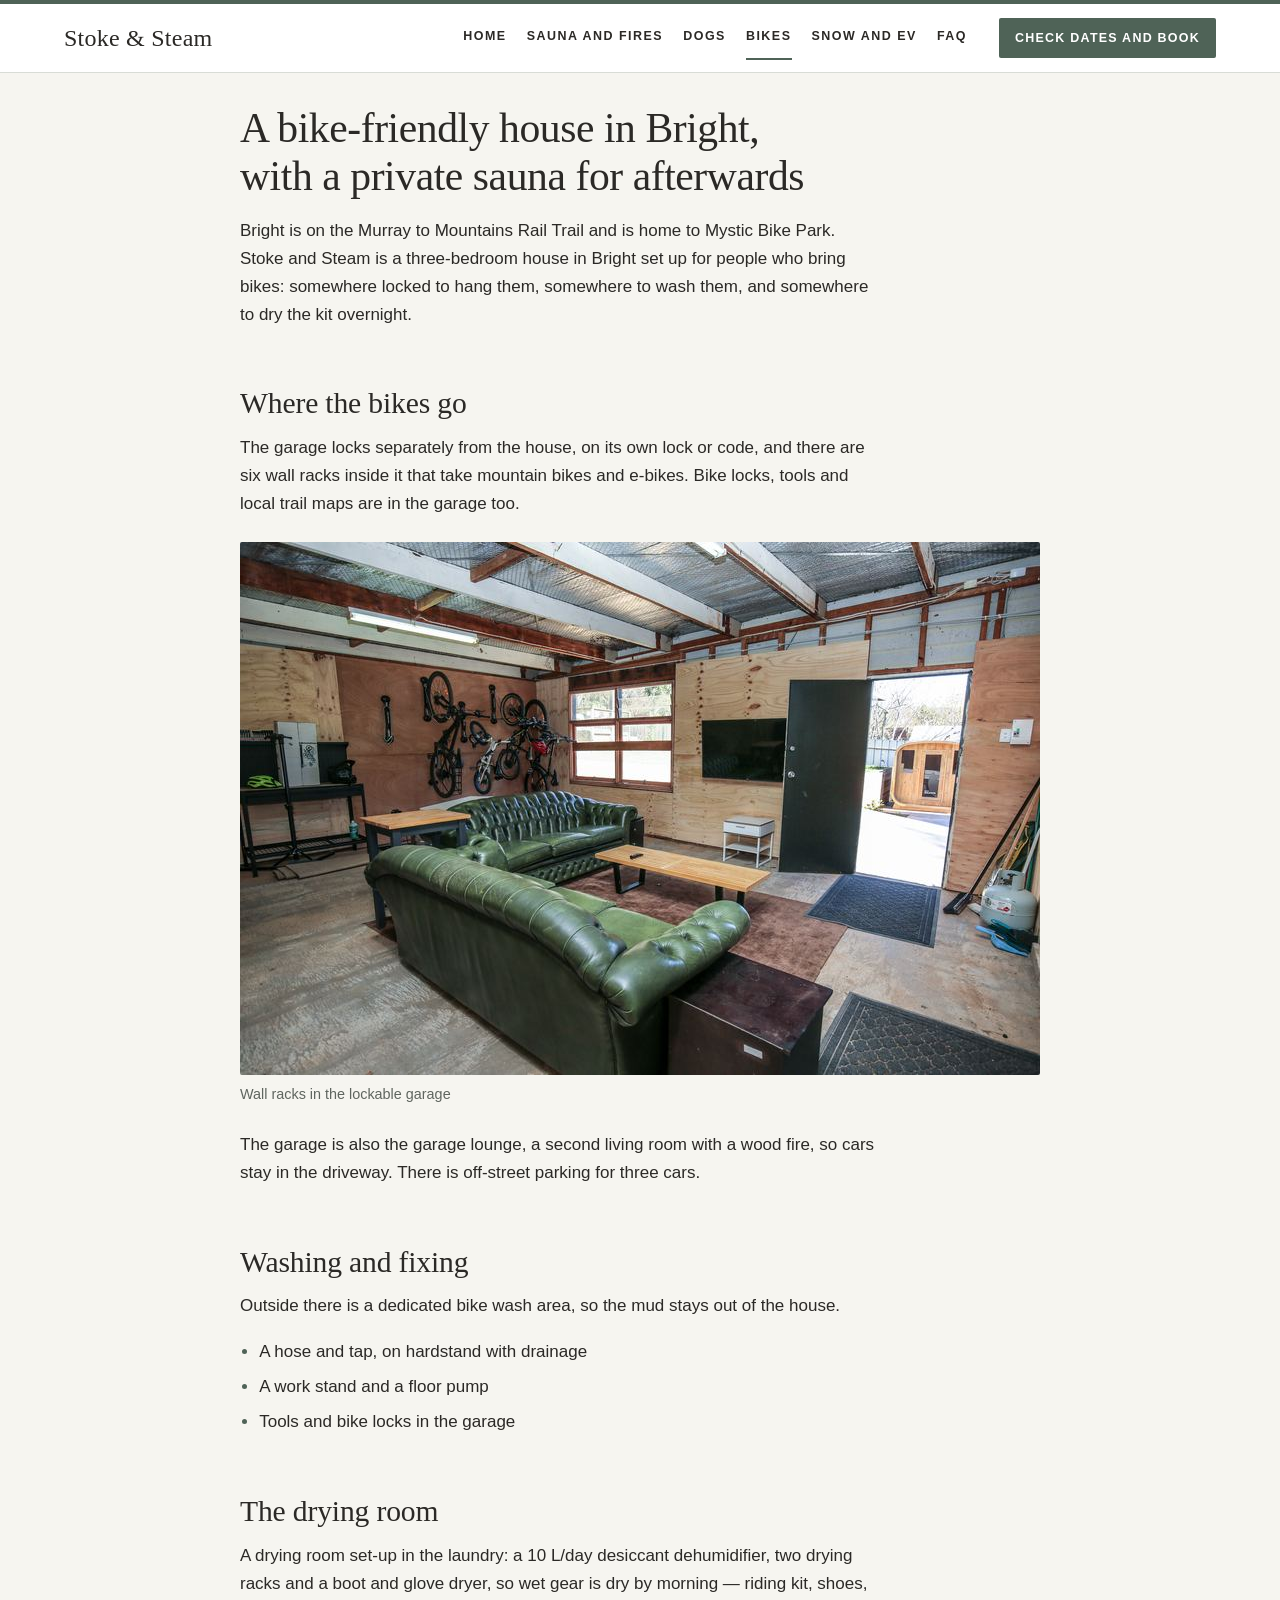
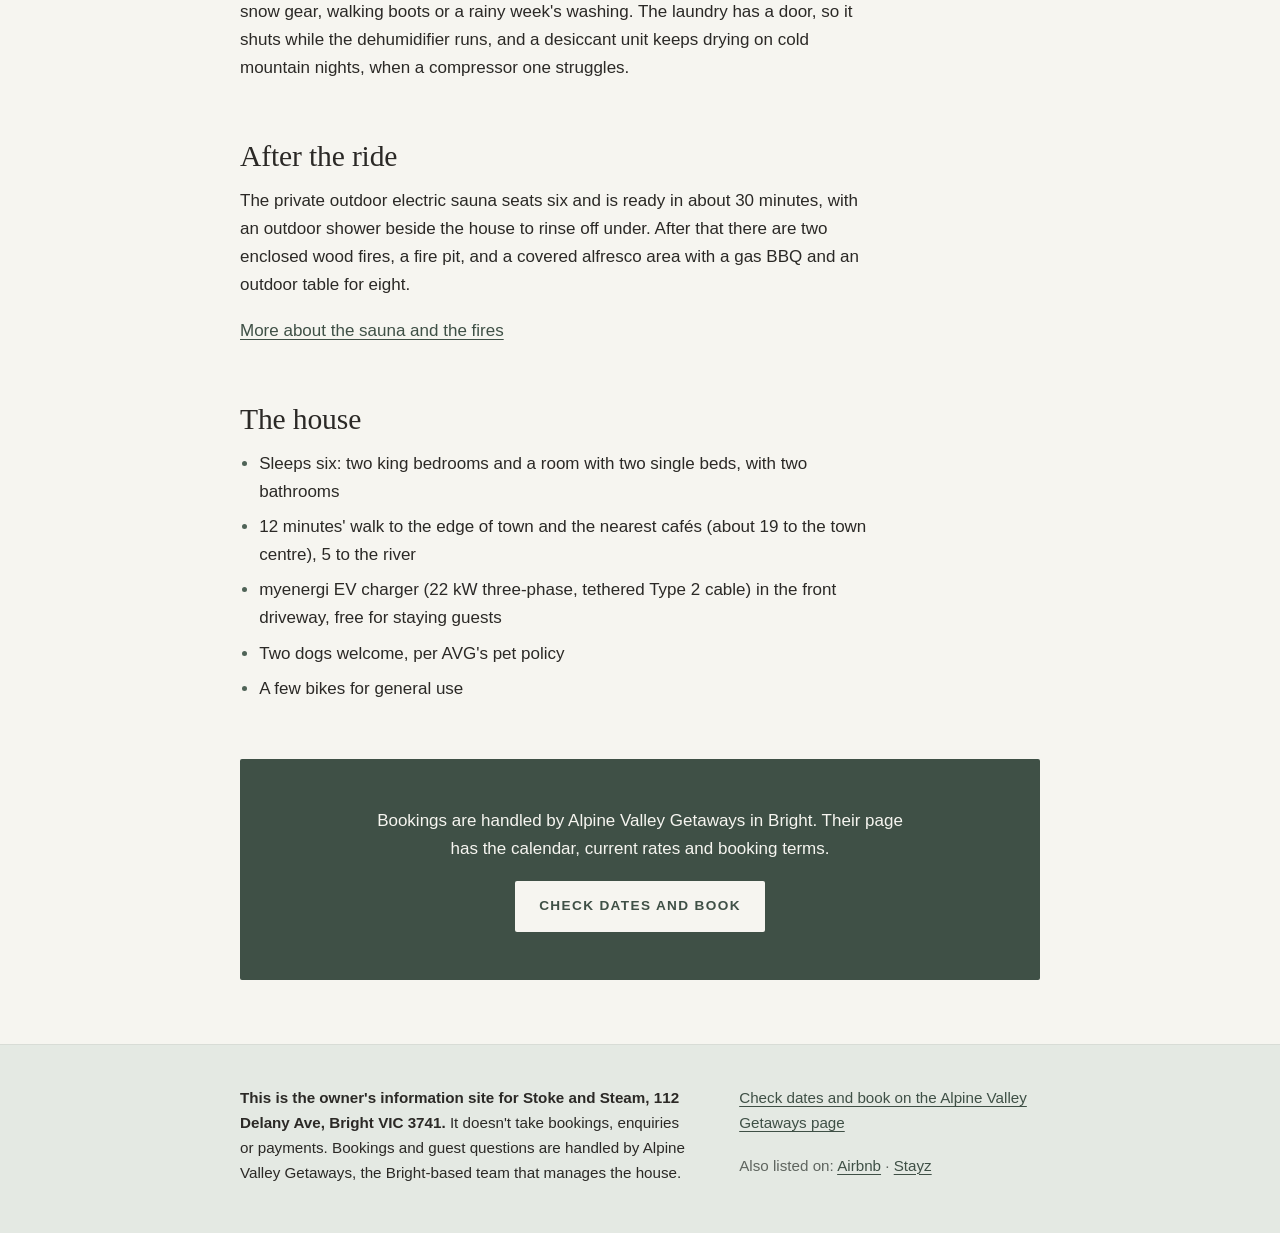
==== bikes.html @ c8a7a2c9 "Page titles match what people search; bikes get their own page; IndexNow key" ====
<!doctype html>
<html lang="en-AU">
<head>
<meta charset="utf-8">
<meta name="viewport" content="width=device-width, initial-scale=1">
<title>Bike-friendly accommodation in Bright | Stoke and Steam</title>
<meta name="description" content="A holiday house in Bright, Victoria, set up for riders: a garage that locks separately from the house with six wall racks for mountain bikes and e-bikes, a bike wash area with a work stand, a drying room, and a private sauna for afterwards.">
<link rel="canonical" href="https://www.stokeandsteam.com.au/bikes.html">
<meta property="og:type" content="website">
<meta property="og:locale" content="en_AU">
<meta property="og:site_name" content="Stoke and Steam">
<meta property="og:title" content="Bike-friendly accommodation in Bright | Stoke and Steam">
<meta property="og:description" content="A holiday house in Bright, Victoria, set up for riders: a garage that locks separately from the house with six wall racks for mountain bikes and e-bikes, a bike wash area with a work stand, a drying room, and a private sauna for afterwards.">
<meta property="og:url" content="https://www.stokeandsteam.com.au/bikes.html">
<meta property="og:image" content="https://www.stokeandsteam.com.au/images/sauna-dusk.jpg">
<meta name="color-scheme" content="light dark">
<link rel="icon" href="favicon.svg" type="image/svg+xml">
<link rel="stylesheet" href="style.css">
</head>
<body>
<a class="skip" href="#main">Skip to content</a>
<header class="site-header">
  <div class="wrap header-inner">
    <a class="logo" href="index.html" aria-label="Stoke and Steam, home">Stoke &amp; Steam</a>
    <nav aria-label="Main">
      <ul>
        <li><a href="index.html">Home</a></li>
        <li><a href="sauna-and-fires.html">Sauna and fires</a></li>
        <li><a href="dogs.html">Dogs</a></li>
        <li><a href="bikes.html" aria-current="page">Bikes</a></li>
        <li><a href="snow-ev-getting-here.html">Snow and EV</a></li>
        <li><a href="faq.html">FAQ</a></li>
      </ul>
    </nav>
    <a class="cta cta-small" data-cta="booking" href="https://alpinevalleygetaways.com.au/properties/stoke-and-steam-bright/">Check dates and book</a>
  </div>
</header>
<main id="main" class="wrap">
<h1>A bike-friendly house in Bright, with a private sauna for afterwards</h1>
<p>Bright is on the Murray to Mountains Rail Trail and is home to Mystic Bike Park. Stoke and Steam is a three-bedroom house in Bright set up for people who bring bikes: somewhere locked to hang them, somewhere to wash them, and somewhere to dry the kit overnight.</p>
<section aria-labelledby="h-garage">
  <h2 id="h-garage">Where the bikes go</h2>
  <p>The garage locks separately from the house, on its own lock or code, and there are six wall racks inside it that take mountain bikes and e-bikes. Bike locks, tools and local trail maps are in the garage too.</p>
  <figure class="photo"><img src="images/bike-storage.jpg" alt="Bikes hung on the wall racks in the lockable garage, with the garage lounge sofas in front" width="1600" height="1067" srcset="images/bike-storage-800.jpg 800w, images/bike-storage-1200.jpg 1200w, images/bike-storage.jpg 1600w" sizes="(min-width: 60rem) 50rem, (min-width: 40rem) 44rem, calc(100vw - 2rem)" fetchpriority="high"><figcaption>Wall racks in the lockable garage</figcaption></figure>
  <p>The garage is also the garage lounge, a second living room with a wood fire, so cars stay in the driveway. There is off-street parking for three cars.</p>
</section>
<section aria-labelledby="h-wash">
  <h2 id="h-wash">Washing and fixing</h2>
  <p>Outside there is a dedicated bike wash area, so the mud stays out of the house.</p>
  <ul>
    <li>A hose and tap, on hardstand with drainage</li>
    <li>A work stand and a floor pump</li>
    <li>Tools and bike locks in the garage</li>
  </ul>
</section>
<section aria-labelledby="h-drying">
  <h2 id="h-drying">The drying room</h2>
  <p>A drying room set-up in the laundry: a 10 L/day desiccant dehumidifier, two drying racks and a boot and glove dryer, so wet gear is dry by morning — riding kit, shoes, snow gear, walking boots or a rainy week's washing. The laundry has a door, so it shuts while the dehumidifier runs, and a desiccant unit keeps drying on cold mountain nights, when a compressor one struggles.</p>
</section>
<section aria-labelledby="h-after">
  <h2 id="h-after">After the ride</h2>
  <p>The private outdoor electric sauna seats six and is ready in about 30 minutes, with an outdoor shower beside the house to rinse off under. After that there are two enclosed wood fires, a fire pit, and a covered alfresco area with a gas BBQ and an outdoor table for eight.</p>
  <p><a href="sauna-and-fires.html">More about the sauna and the fires</a></p>
</section>
<section aria-labelledby="h-house">
  <h2 id="h-house">The house</h2>
  <ul>
    <li>Sleeps six: two king bedrooms and a room with two single beds, with two bathrooms</li>
    <li>12 minutes' walk to the edge of town and the nearest cafés (about 19 to the town centre), 5 to the river</li>
    <li>myenergi EV charger (22 kW three-phase, tethered Type 2 cable) in the front driveway, free for staying guests</li>
    <li>Two dogs welcome, per AVG's pet policy</li>
    <li>A few bikes for general use</li>
  </ul>
</section>
<aside class="cta-box" aria-label="How to book">
  <p>Bookings are handled by Alpine Valley Getaways in Bright. Their page has the calendar, current rates and booking terms.</p>
  <p><a class="cta" data-cta="booking" href="https://alpinevalleygetaways.com.au/properties/stoke-and-steam-bright/">Check dates and book</a></p>
</aside>
</main>
<footer class="site-footer">
  <div class="wrap footer-inner">
    <div class="footer-about">
      <p><strong>This is the owner's information site for Stoke and Steam, 112 Delany Ave, Bright VIC 3741.</strong> It doesn't take bookings, enquiries or payments. Bookings and guest questions are handled by Alpine Valley Getaways, the Bright-based team that manages the house.</p>
    </div>
    <div class="footer-book">
      <p><a class="cta-link" data-cta="booking" href="https://alpinevalleygetaways.com.au/properties/stoke-and-steam-bright/">Check dates and book on the Alpine Valley Getaways page</a></p>
      <p class="also">Also listed on: <a class="listed-link" href="https://www.airbnb.com.au/rooms/1744230749583950300">Airbnb</a> · <a class="listed-link" href="https://www.stayz.com.au/holiday-rental/p20316304">Stayz</a></p>
    </div>
  </div>
</footer>
</body>
</html>
---- style.css ----
/* Stoke and Steam information site. One stylesheet, no external requests, no web fonts.
   Spec: site/DESIGN.md, taste run 24 Sep 2026. Phone width first; wider layouts from 40rem and 60rem. */

:root {
  --bg: #f6f5f0;          /* warm off-white page */
  --surface: #ffffff;
  --band: #e4e9e3;        /* pale sage band */
  --text: #2b2926;        /* warm charcoal */
  --muted: #5f655f;       /* grey-green, 5.4:1 on --bg */
  --fir: #4f6357;         /* deep sage: buttons, header rule, markers (6.4:1 with white) */
  --fir-deep: #3f5046;    /* hover and links */
  --sage: #9aa89c;        /* mid sage: decoration only, never text */
  --line: #d8dcd6;
  --on-fir: #ffffff;
  --ph-a: #e6ebe5;        /* placeholder hatch */
  --ph-b: #dde3dc;
  --ph-text: #3f5046;
  --focus: #2b2926;
  --band-deep: #3f5046;
  --on-band-deep: #f6f5f0;
}

@media (prefers-color-scheme: dark) {
  :root {
    --bg: #1a1d1b;
    --surface: #232725;
    --band: #252b28;
    --text: #e6e8e3;
    --muted: #aeb6ae;
    --fir: #a3b8a8;
    --fir-deep: #c2d3c6;
    --sage: #5d6b60;
    --line: #38403a;
    --on-fir: #14201a;
    --ph-a: #262b28;
    --ph-b: #2c332e;
    --ph-text: #c2d3c6;
    --focus: #e6e8e3;
    --band-deep: #2c3a31;
    --on-band-deep: #e6e8e3;
  }
}

*, *::before, *::after { box-sizing: border-box; }

html {
  -webkit-text-size-adjust: 100%;
  overflow-x: hidden;
  overflow-x: clip;   /* the full-bleed hero reaches the viewport edge without a horizontal scroll */
}

body {
  margin: 0;
  background: var(--bg);
  color: var(--text);
  font-family: -apple-system, BlinkMacSystemFont, "Segoe UI", Roboto, "Helvetica Neue", Arial, sans-serif;
  font-size: 1.0625rem;
  line-height: 1.65;
  overflow-x: hidden;
  overflow-x: clip;
}

.wrap {
  width: 100%;
  max-width: 46rem;
  margin: 0 auto;
  padding: 0 1rem;
}

/* Type */
h1 {
  font-family: ui-serif, Georgia, "Times New Roman", Times, serif;
  font-weight: 400;
  font-size: clamp(2.1rem, 1.45rem + 2.2vw, 2.6rem);
  line-height: 1.15;
  letter-spacing: -0.01em;
  margin: 2rem 0 1rem;
  text-wrap: balance;
}
h2 {
  font-family: ui-serif, Georgia, "Times New Roman", Times, serif;
  font-weight: 400;
  font-size: clamp(1.5rem, 1.25rem + 0.9vw, 1.85rem);
  line-height: 1.2;
  letter-spacing: -0.005em;
  margin: clamp(2.75rem, 2rem + 2vw, 3.75rem) 0 0.75rem;
  text-wrap: balance;
  color: var(--text);
}

p, ul, dl { margin: 0 0 1.1rem; max-width: 40rem; }
p { text-wrap: pretty; }
ul { padding-left: 1.2rem; }
li { margin-bottom: 0.45rem; }
li::marker { color: var(--fir); }

a { color: var(--fir-deep); text-decoration-thickness: 1px; text-underline-offset: 0.18em; }
a:hover { text-decoration-thickness: 2px; }
a:focus-visible, summary:focus-visible {
  outline: 3px solid var(--focus);
  outline-offset: 3px;
  border-radius: 2px;
}

.skip {
  position: absolute;
  left: -999rem;
  top: 0;
  background: var(--surface);
  color: var(--text);
  padding: 0.5rem 1rem;
  z-index: 10;
}
.skip:focus { left: 0.5rem; top: 0.5rem; }

/* Header: one row from 60rem (wordmark, nav, button). Below that the wordmark and the
   button share the first row and the nav wraps beneath. DOM order: wordmark, nav, button. */
.site-header { background: var(--surface); border-top: 4px solid var(--fir); border-bottom: 1px solid var(--line); }
.header-inner {
  display: flex;
  flex-wrap: wrap;
  align-items: center;
  gap: 0.25rem 1rem;
  padding-top: 0.75rem;
  padding-bottom: 0.5rem;
}
.logo {
  font-family: ui-serif, Georgia, "Times New Roman", Times, serif;
  font-size: 1.25rem;
  line-height: 1.2;
  color: var(--text);
  text-decoration: none;
  letter-spacing: 0.01em;
  white-space: nowrap;
}
.header-inner nav { flex-basis: 100%; order: 2; }
.header-inner .cta-small { order: 1; margin-left: auto; }
nav ul {
  list-style: none;
  display: flex;
  flex-wrap: wrap;
  gap: 0 1.25rem;
  padding: 0;
  margin: 0;
  max-width: none;
}
nav li { margin: 0; }
nav a {
  display: inline-block;
  padding: 0.6rem 0;
  min-height: 2.75rem;
  color: var(--text);
  font-size: 0.78rem;
  font-weight: 600;
  letter-spacing: 0.12em;
  text-transform: uppercase;
  text-decoration: none;
  border-bottom: 2px solid transparent;
}
nav a:hover { border-bottom-color: var(--sage); }
nav a[aria-current="page"] { border-bottom-color: var(--fir); }

/* Booking call to action */
.cta {
  display: inline-block;
  padding: 0.9rem 1.5rem;
  background: var(--fir);
  color: var(--on-fir);
  font-size: 0.85rem;
  font-weight: 600;
  letter-spacing: 0.1em;
  text-transform: uppercase;
  text-decoration: none;
  text-align: center;
  border-radius: 2px;
}
.cta:hover { background: var(--fir-deep); text-decoration: none; }
.cta:focus-visible { outline: 3px solid var(--focus); outline-offset: 3px; }
.cta-small { padding: 0.55rem 0.8rem; font-size: 0.74rem; letter-spacing: 0.05em; }
.cta-box {
  margin: 3.5rem 0 1rem;
  padding: 2.5rem 1.25rem;
  background: var(--band-deep);
  color: var(--on-band-deep);
  border-radius: 2px;
  text-align: center;
}
.cta-box p { max-width: 34rem; margin-left: auto; margin-right: auto; }
.cta-box p:last-child { margin-bottom: 0; }
.cta-box .cta { background: var(--on-band-deep); color: var(--band-deep); }
.cta-box .cta:hover { background: #ffffff; }
.cta-box .cta:focus-visible { outline-color: var(--on-band-deep); }
.also, .note { color: var(--muted); font-size: 0.95rem; }

/* Hero: text and the sauna photo. Photo first and full-bleed below 60rem; side by side from 60rem. */
section.hero { display: flex; flex-direction: column; }
.hero .photo.hero {
  order: -1;
  position: relative;
  margin: 0 calc(50% - 50vw) 1.75rem;
}
.hero .photo.hero img, .hero .photo.hero .ph {
  aspect-ratio: 3 / 2;
  max-height: min(34rem, 48vh);
  border-radius: 0;
}
.hero .photo.hero .ph {
  background: linear-gradient(180deg, var(--ph-a), var(--ph-b));
}
.hero .photo.hero figcaption {   /* the placeholder label or the photo names the slot; keep the caption for readers */
  position: absolute;
  width: 1px;
  height: 1px;
  overflow: hidden;
  clip-path: inset(50%);
  white-space: nowrap;
}
.hero h1 { margin-top: 0; }
.lead { font-size: clamp(1.125rem, 1rem + 0.5vw, 1.25rem); line-height: 1.55; max-width: 38rem; }
.hero-action { margin: 0.5rem 0 0; }

/* Feature strip: the six counted facts, sauna first. Serif numeral and a plain label; no icons. */
.facts {
  list-style: none;
  max-width: none;
  padding: 1.25rem 0;
  margin: 1.5rem 0 0;
  display: grid;
  grid-template-columns: repeat(2, 1fr);
  gap: 1rem 1rem;
  border-top: 1px solid var(--line);
  border-bottom: 1px solid var(--line);
}
.facts li { margin: 0; display: flex; align-items: baseline; gap: 0.5rem; }
.fact-n {
  font-family: ui-serif, Georgia, "Times New Roman", Times, serif;
  font-size: 1.75rem;
  line-height: 1;
}
.fact-l { color: var(--muted); font-size: 0.9rem; line-height: 1.3; }

/* Photos and placeholders */
.photo { margin: 1.5rem 0; }
.photo img, .ph {
  display: block;
  width: 100%;
  aspect-ratio: 3 / 2;
  border-radius: 2px;
}
.photo img { object-fit: cover; height: auto; }
.photo.wide img, .photo.wide .ph { aspect-ratio: 16 / 10; }
.photo.panorama img, .photo.panorama .ph { aspect-ratio: 16 / 9; } /* for 16:9 sources only */
.ph {
  position: relative;
  display: flex;
  align-items: center;
  justify-content: center;
  padding: 1.5rem;
  text-align: center;
  color: var(--ph-text);
  background: repeating-linear-gradient(-45deg, var(--ph-a) 0 6px, var(--ph-b) 6px 12px);
}
.ph::after {
  content: "";
  position: absolute;
  inset: 0.75rem;
  border: 1px solid var(--sage);
  pointer-events: none;
}
.ph-label {
  position: relative;
  padding: 0.5rem 0.9rem;
  background: var(--surface);
  color: var(--ph-text);
  font-size: 0.8rem;
  font-weight: 600;
  letter-spacing: 0.02em;
  max-width: 90%;
}
figcaption { margin-top: 0.5rem; color: var(--muted); font-size: 0.9rem; }
.photo-row { display: grid; gap: 0 1.25rem; grid-template-columns: 1fr; }

/* Seasons */
.seasons dt { margin-top: 1.25rem; font-size: 1rem; font-weight: 600; color: var(--text); }
.seasons dd { margin: 0.25rem 0 0; }

/* FAQ accordion: native details, no script */
.faq { margin-top: 1.5rem; border-top: 1px solid var(--line); }
.faq-item { border-bottom: 1px solid var(--line); }
.faq-item summary {
  display: flex;
  align-items: center;
  justify-content: space-between;
  gap: 1rem;
  padding: 1rem 0;
  cursor: pointer;
  list-style: none;
}
.faq-item summary::-webkit-details-marker { display: none; }
.faq-item summary::after {
  content: "";
  flex: none;
  width: 0.6rem;
  height: 0.6rem;
  margin-right: 0.35rem;
  border-right: 2px solid var(--fir);
  border-bottom: 2px solid var(--fir);
  transform: rotate(45deg);
}
.faq-item[open] summary::after { transform: rotate(-135deg); }
.faq-item summary h2 {
  font-family: ui-serif, Georgia, "Times New Roman", Times, serif;
  margin: 0;
  font-size: 1.25rem;
  font-weight: 400;
  letter-spacing: 0;
  text-transform: none;
}
.faq-item summary h2::before { display: none; }
.faq-item summary:hover h2 { color: var(--fir-deep); }
.faq-item p { margin: 0 2rem 1rem 0; }

/* Footer: pale sage band with the owner disclosure */
.site-footer {
  margin-top: 4rem;
  padding: 2.5rem 0 3rem;
  background: var(--band);
  border-top: 1px solid var(--line);
  font-size: 0.95rem;
}
.footer-inner { display: grid; gap: 1.5rem; }
.footer-inner p:last-child { margin-bottom: 0; }

@media (min-width: 40rem) {
  .logo { font-size: 1.35rem; }
  .cta-small { padding: 0.6rem 1rem; font-size: 0.78rem; letter-spacing: 0.1em; }
  .hero .photo.hero img, .hero .photo.hero .ph { aspect-ratio: 16 / 9; }
  .facts { grid-template-columns: repeat(3, 1fr); }
  .photo-row { grid-template-columns: 1fr 1fr; }
  .cta-box { padding: 3rem 2rem; }
  .footer-inner { grid-template-columns: 3fr 2fr; gap: 3rem; }
}

@media (min-width: 60rem) {
  .wrap { max-width: 52rem; }
  .header-inner { max-width: 74rem; gap: 0 2rem; padding-top: 0.75rem; padding-bottom: 0.75rem; }
  .header-inner nav { flex-basis: auto; order: 0; margin-left: auto; }
  .header-inner .cta-small { order: 0; margin-left: 0; }
  .logo { font-size: 1.5rem; }
  section.hero {
    display: grid;
    grid-template-columns: 1fr 1fr;
    gap: 3rem;
    align-items: center;
    margin: 2rem calc(50% - min(36rem, 50vw - 1rem)) 0;   /* 72rem wide, never wider than the viewport less the gutters */
  }
  .hero .photo.hero { order: 1; margin: 0; }
  .hero .photo.hero img, .hero .photo.hero .ph { aspect-ratio: 3 / 2; max-height: none; border-radius: 2px; }
  .facts { grid-template-columns: repeat(6, auto); justify-content: space-between; gap: 1rem 1.5rem; }
}

@media (prefers-reduced-motion: no-preference) {
  html { scroll-behavior: smooth; }
  .cta, nav a, a { transition: background-color 150ms ease, border-color 150ms ease, color 150ms ease; }
  .faq-item summary::after { transition: transform 150ms ease; }
}

@media print {
  .site-header nav, .cta-small, .skip { display: none; }
  .hero .photo.hero { margin-left: 0; margin-right: 0; }
  .ph { border: 1px solid #999; background: none; }
  .faq-item summary::after { display: none; }
}

@supports not selector(:focus-visible) {
  a:focus, summary:focus {
    outline: 3px solid var(--focus);
    outline-offset: 3px;
  }
}
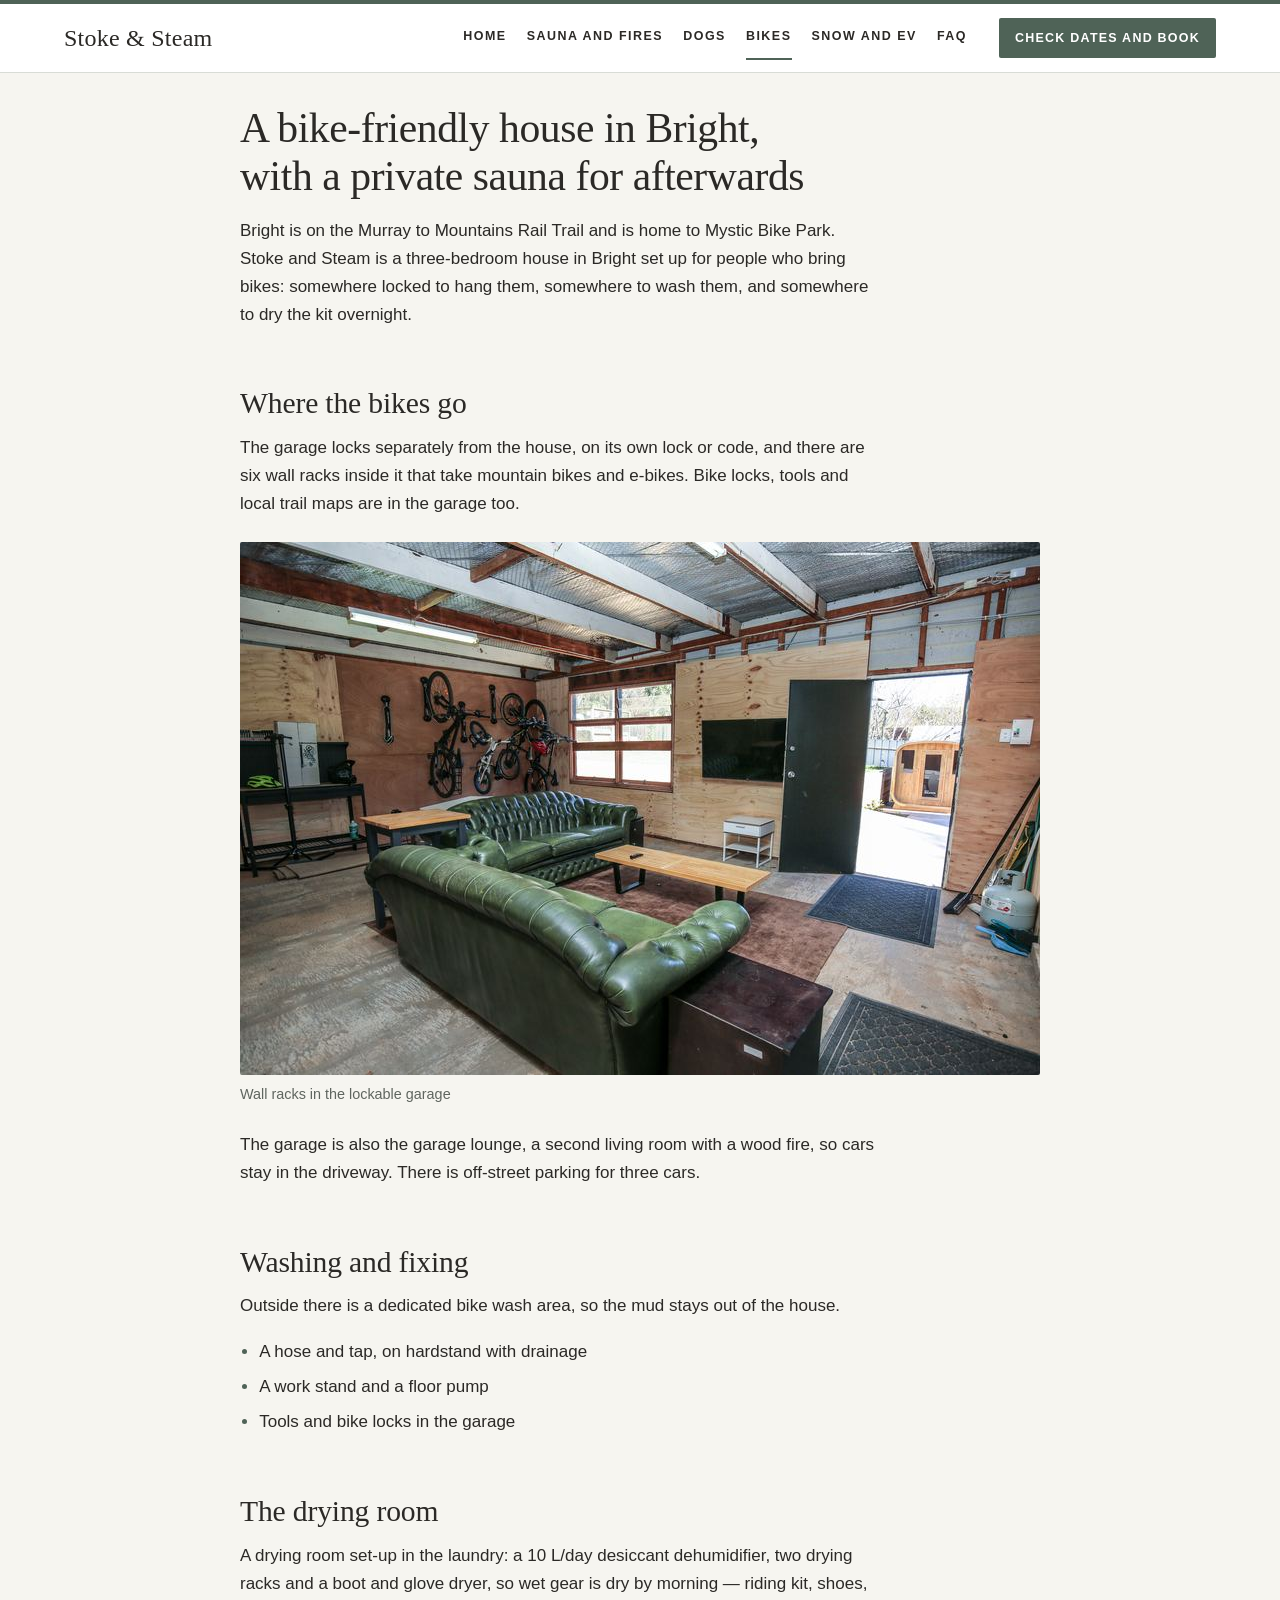
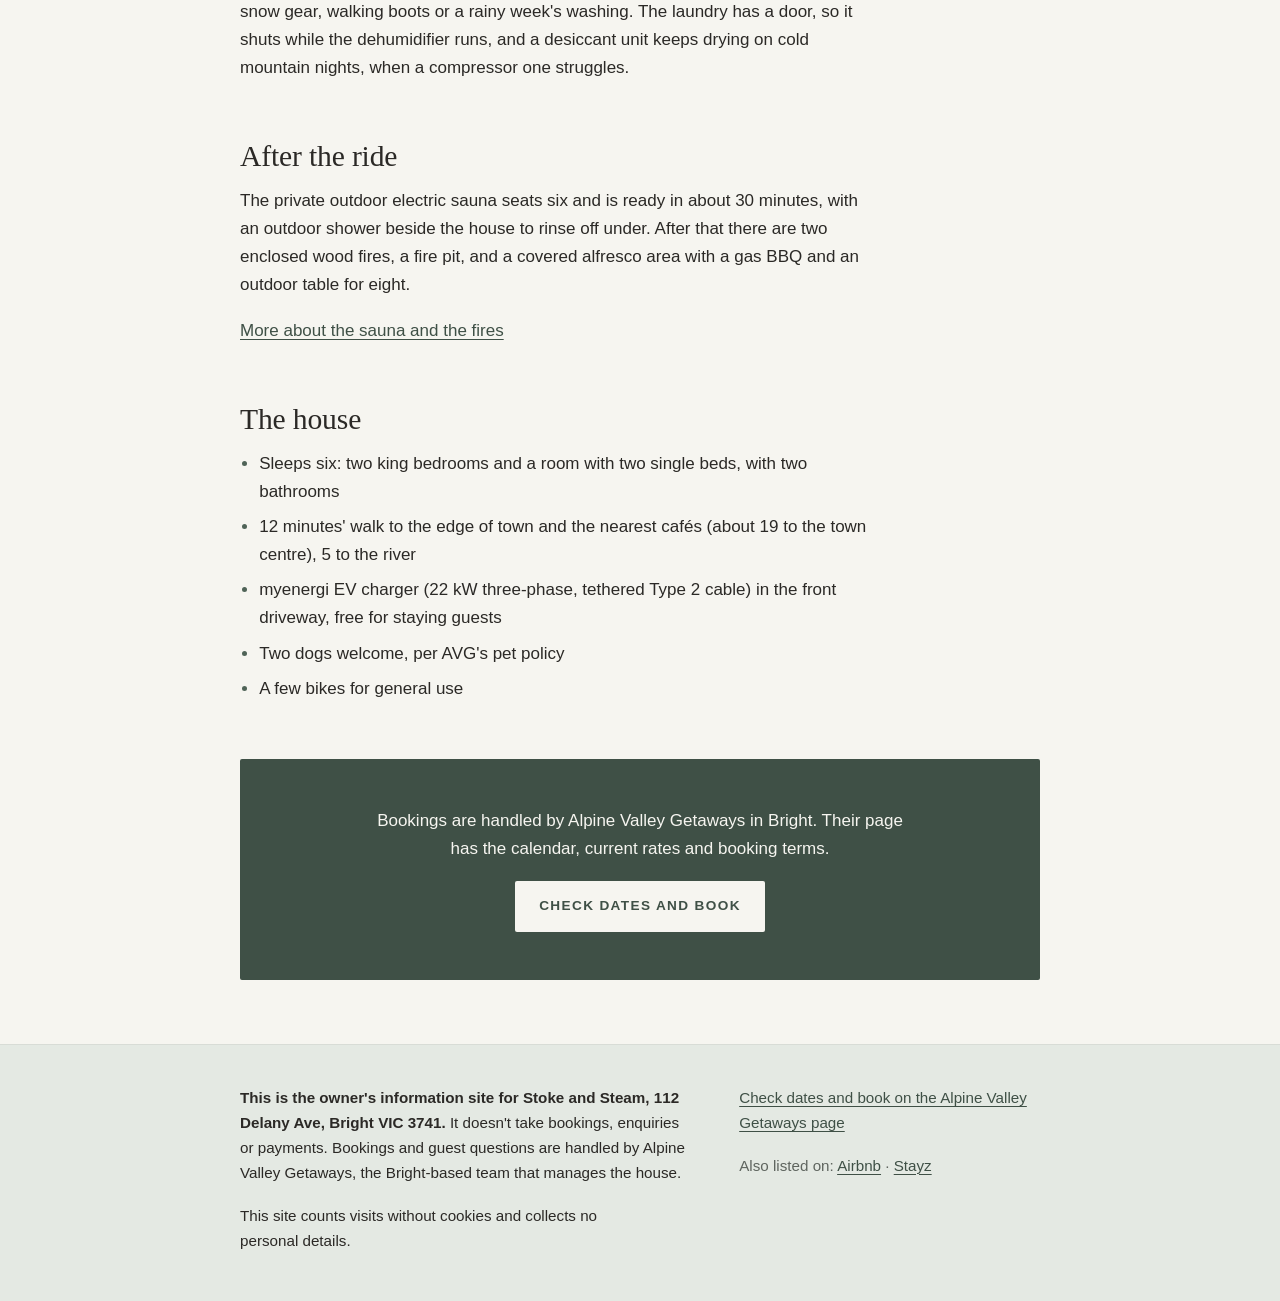
==== commit 50d515a4: "Add files via upload" ====
--- a/bikes.html
+++ b/bikes.html
@@ -32,7 +32,7 @@
         <li><a href="faq.html">FAQ</a></li>
       </ul>
     </nav>
-    <a class="cta cta-small" data-cta="booking" href="https://alpinevalleygetaways.com.au/properties/stoke-and-steam-bright/">Check dates and book</a>
+    <a class="cta cta-small" data-cta="booking" data-goatcounter-click="book-bikes" href="https://alpinevalleygetaways.com.au/properties/stoke-and-steam-bright/">Check dates and book</a>
   </div>
 </header>
 <main id="main" class="wrap">
@@ -74,19 +74,21 @@
 </section>
 <aside class="cta-box" aria-label="How to book">
   <p>Bookings are handled by Alpine Valley Getaways in Bright. Their page has the calendar, current rates and booking terms.</p>
-  <p><a class="cta" data-cta="booking" href="https://alpinevalleygetaways.com.au/properties/stoke-and-steam-bright/">Check dates and book</a></p>
+  <p><a class="cta" data-cta="booking" data-goatcounter-click="book-bikes" href="https://alpinevalleygetaways.com.au/properties/stoke-and-steam-bright/">Check dates and book</a></p>
 </aside>
 </main>
 <footer class="site-footer">
   <div class="wrap footer-inner">
     <div class="footer-about">
       <p><strong>This is the owner's information site for Stoke and Steam, 112 Delany Ave, Bright VIC 3741.</strong> It doesn't take bookings, enquiries or payments. Bookings and guest questions are handled by Alpine Valley Getaways, the Bright-based team that manages the house.</p>
+      <p>This site counts visits without cookies and collects no personal details.</p>
     </div>
     <div class="footer-book">
-      <p><a class="cta-link" data-cta="booking" href="https://alpinevalleygetaways.com.au/properties/stoke-and-steam-bright/">Check dates and book on the Alpine Valley Getaways page</a></p>
-      <p class="also">Also listed on: <a class="listed-link" href="https://www.airbnb.com.au/rooms/1744230749583950300">Airbnb</a> · <a class="listed-link" href="https://www.stayz.com.au/holiday-rental/p20316304">Stayz</a></p>
+      <p><a class="cta-link" data-cta="booking" data-goatcounter-click="book-bikes" href="https://alpinevalleygetaways.com.au/properties/stoke-and-steam-bright/">Check dates and book on the Alpine Valley Getaways page</a></p>
+      <p class="also">Also listed on: <a data-goatcounter-click="out-airbnb-bikes" class="listed-link" href="https://www.airbnb.com.au/rooms/1744230749583950300">Airbnb</a> · <a data-goatcounter-click="out-stayz-bikes" class="listed-link" href="https://www.stayz.com.au/holiday-rental/p20316304">Stayz</a></p>
     </div>
   </div>
 </footer>
+<script data-goatcounter="https://delanyave.goatcounter.com/count" async src="https://gc.zgo.at/count.js"></script>
 </body>
 </html>
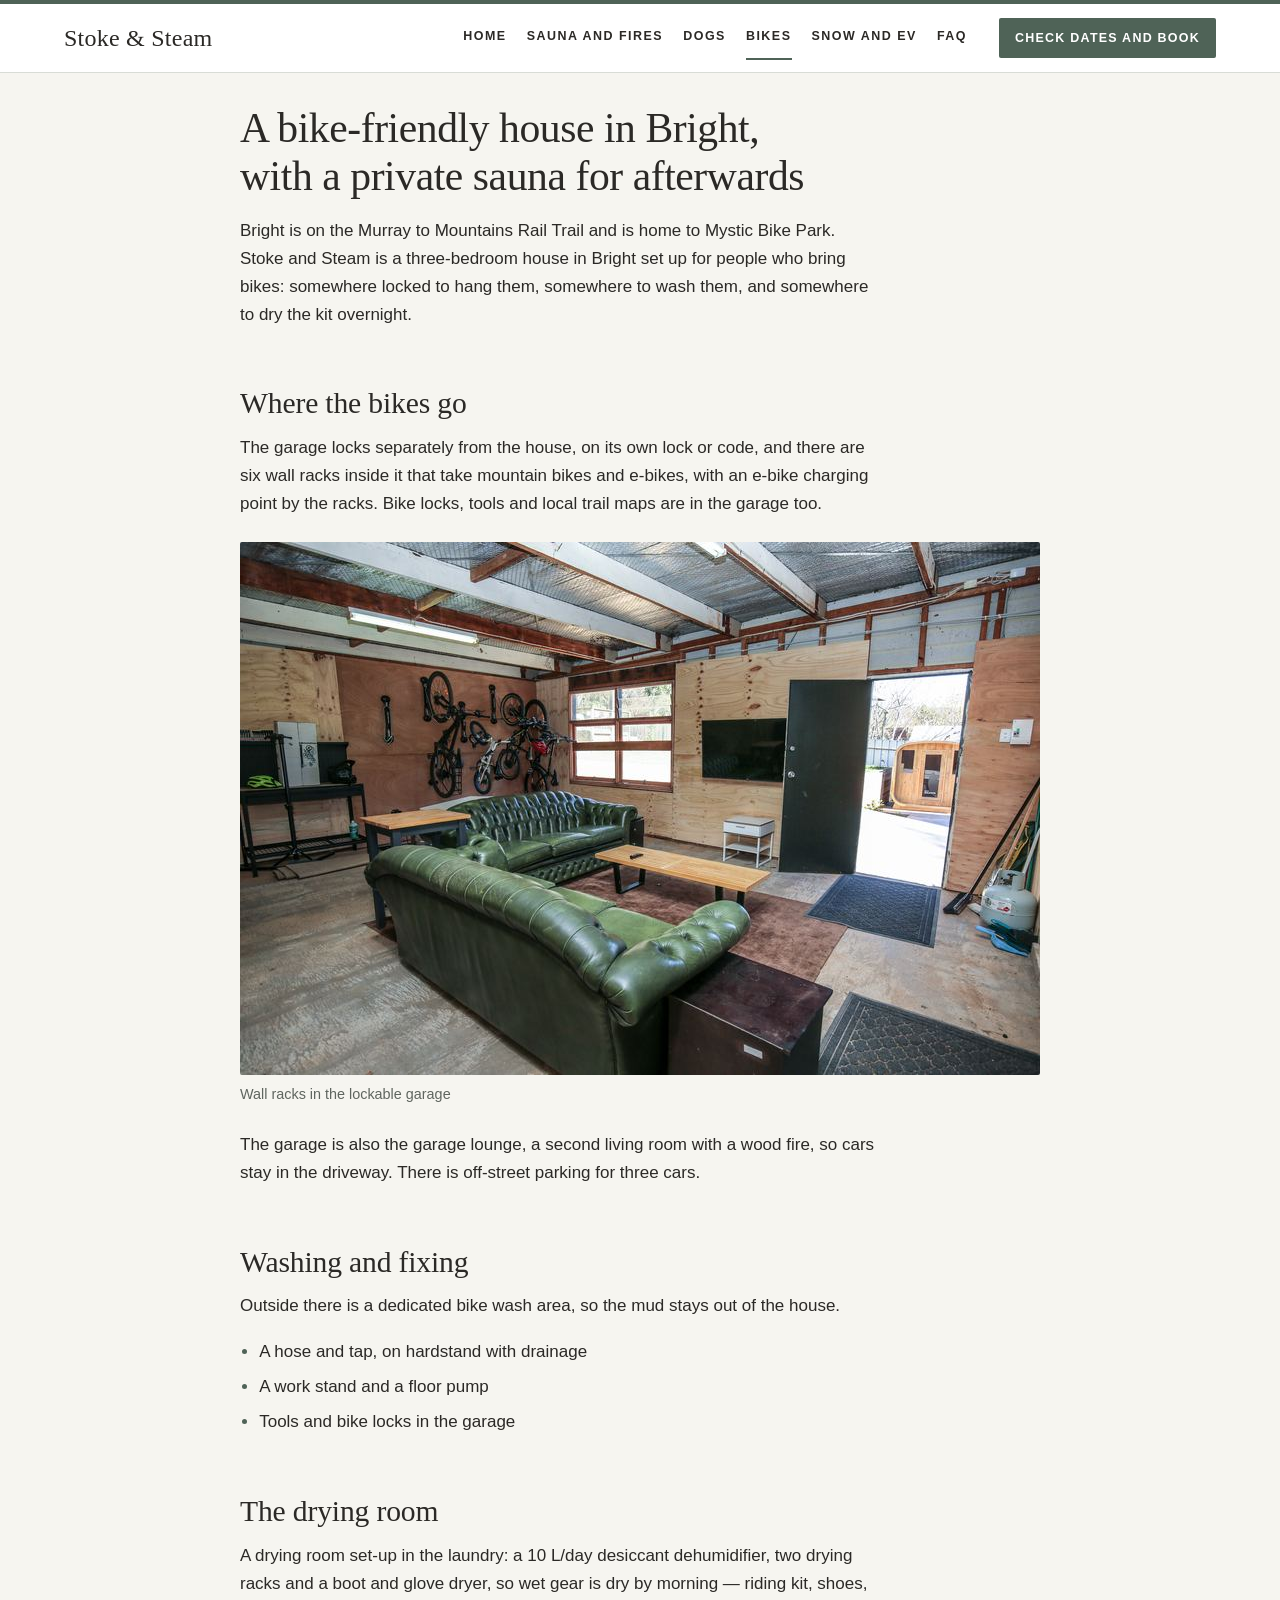
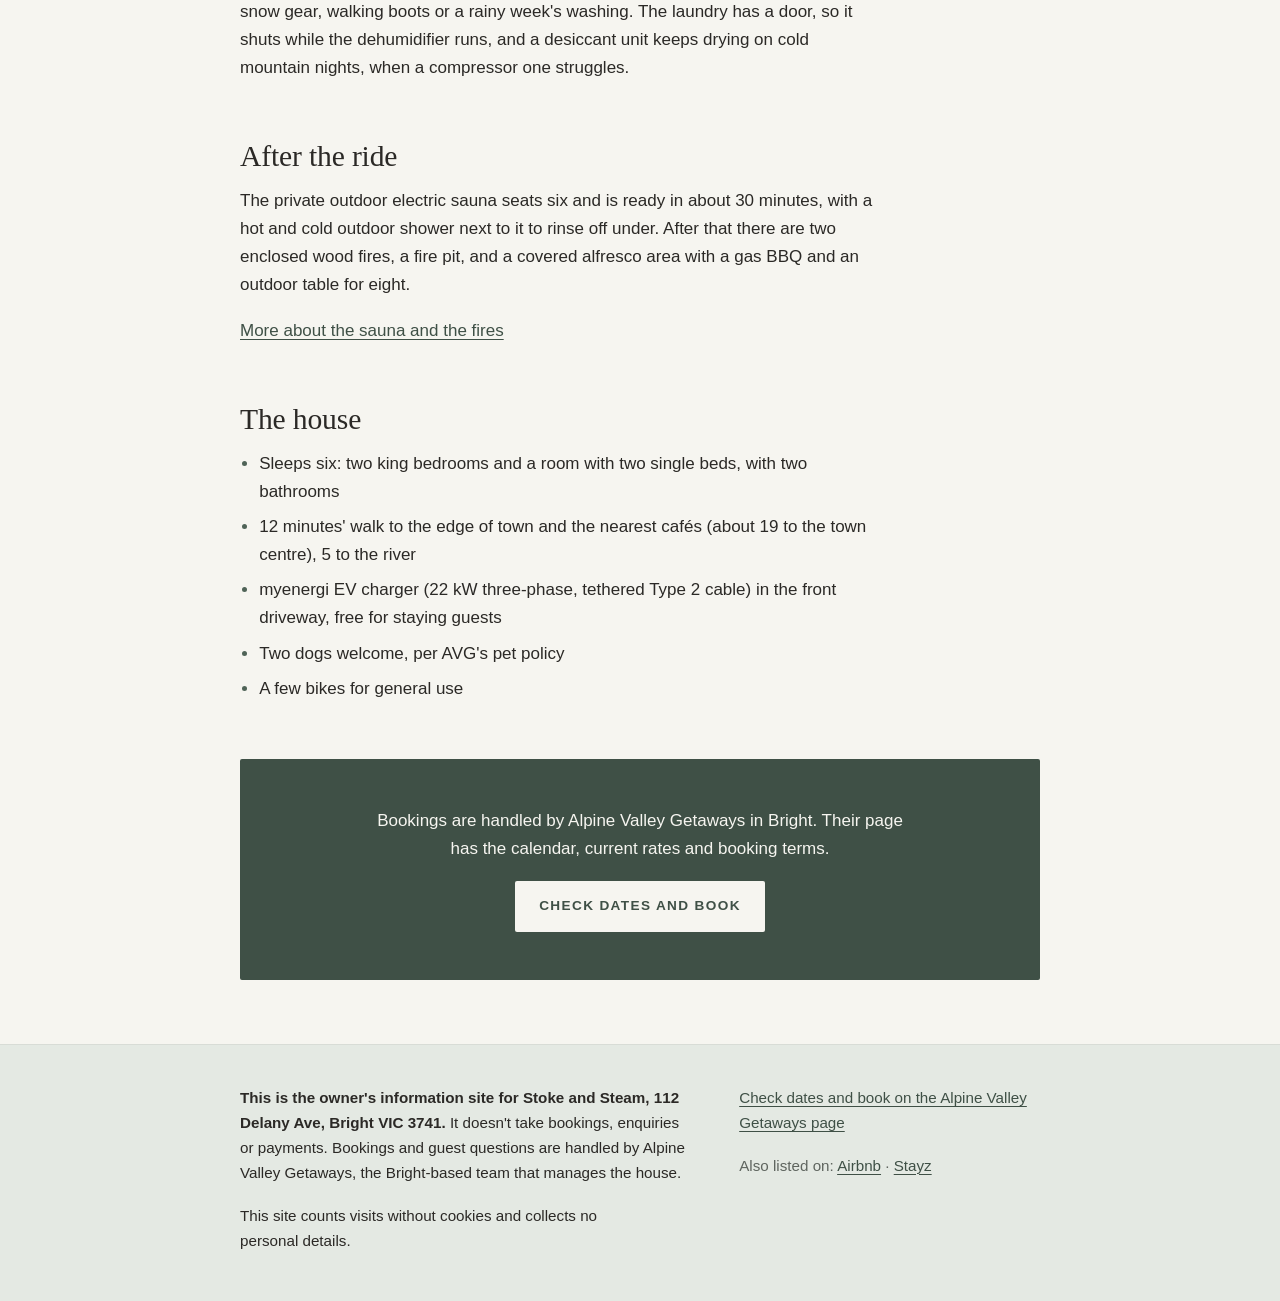
==== commit 55040dde: "E-bike charging point and hot and cold outdoor shower added to four pages" ====
--- a/bikes.html
+++ b/bikes.html
@@ -40,7 +40,7 @@
 <p>Bright is on the Murray to Mountains Rail Trail and is home to Mystic Bike Park. Stoke and Steam is a three-bedroom house in Bright set up for people who bring bikes: somewhere locked to hang them, somewhere to wash them, and somewhere to dry the kit overnight.</p>
 <section aria-labelledby="h-garage">
   <h2 id="h-garage">Where the bikes go</h2>
-  <p>The garage locks separately from the house, on its own lock or code, and there are six wall racks inside it that take mountain bikes and e-bikes. Bike locks, tools and local trail maps are in the garage too.</p>
+  <p>The garage locks separately from the house, on its own lock or code, and there are six wall racks inside it that take mountain bikes and e-bikes, with an e-bike charging point by the racks. Bike locks, tools and local trail maps are in the garage too.</p>
   <figure class="photo"><img src="images/bike-storage.jpg" alt="Bikes hung on the wall racks in the lockable garage, with the garage lounge sofas in front" width="1600" height="1067" srcset="images/bike-storage-800.jpg 800w, images/bike-storage-1200.jpg 1200w, images/bike-storage.jpg 1600w" sizes="(min-width: 60rem) 50rem, (min-width: 40rem) 44rem, calc(100vw - 2rem)" fetchpriority="high"><figcaption>Wall racks in the lockable garage</figcaption></figure>
   <p>The garage is also the garage lounge, a second living room with a wood fire, so cars stay in the driveway. There is off-street parking for three cars.</p>
 </section>
@@ -59,7 +59,7 @@
 </section>
 <section aria-labelledby="h-after">
   <h2 id="h-after">After the ride</h2>
-  <p>The private outdoor electric sauna seats six and is ready in about 30 minutes, with an outdoor shower beside the house to rinse off under. After that there are two enclosed wood fires, a fire pit, and a covered alfresco area with a gas BBQ and an outdoor table for eight.</p>
+  <p>The private outdoor electric sauna seats six and is ready in about 30 minutes, with a hot and cold outdoor shower next to it to rinse off under. After that there are two enclosed wood fires, a fire pit, and a covered alfresco area with a gas BBQ and an outdoor table for eight.</p>
   <p><a href="sauna-and-fires.html">More about the sauna and the fires</a></p>
 </section>
 <section aria-labelledby="h-house">
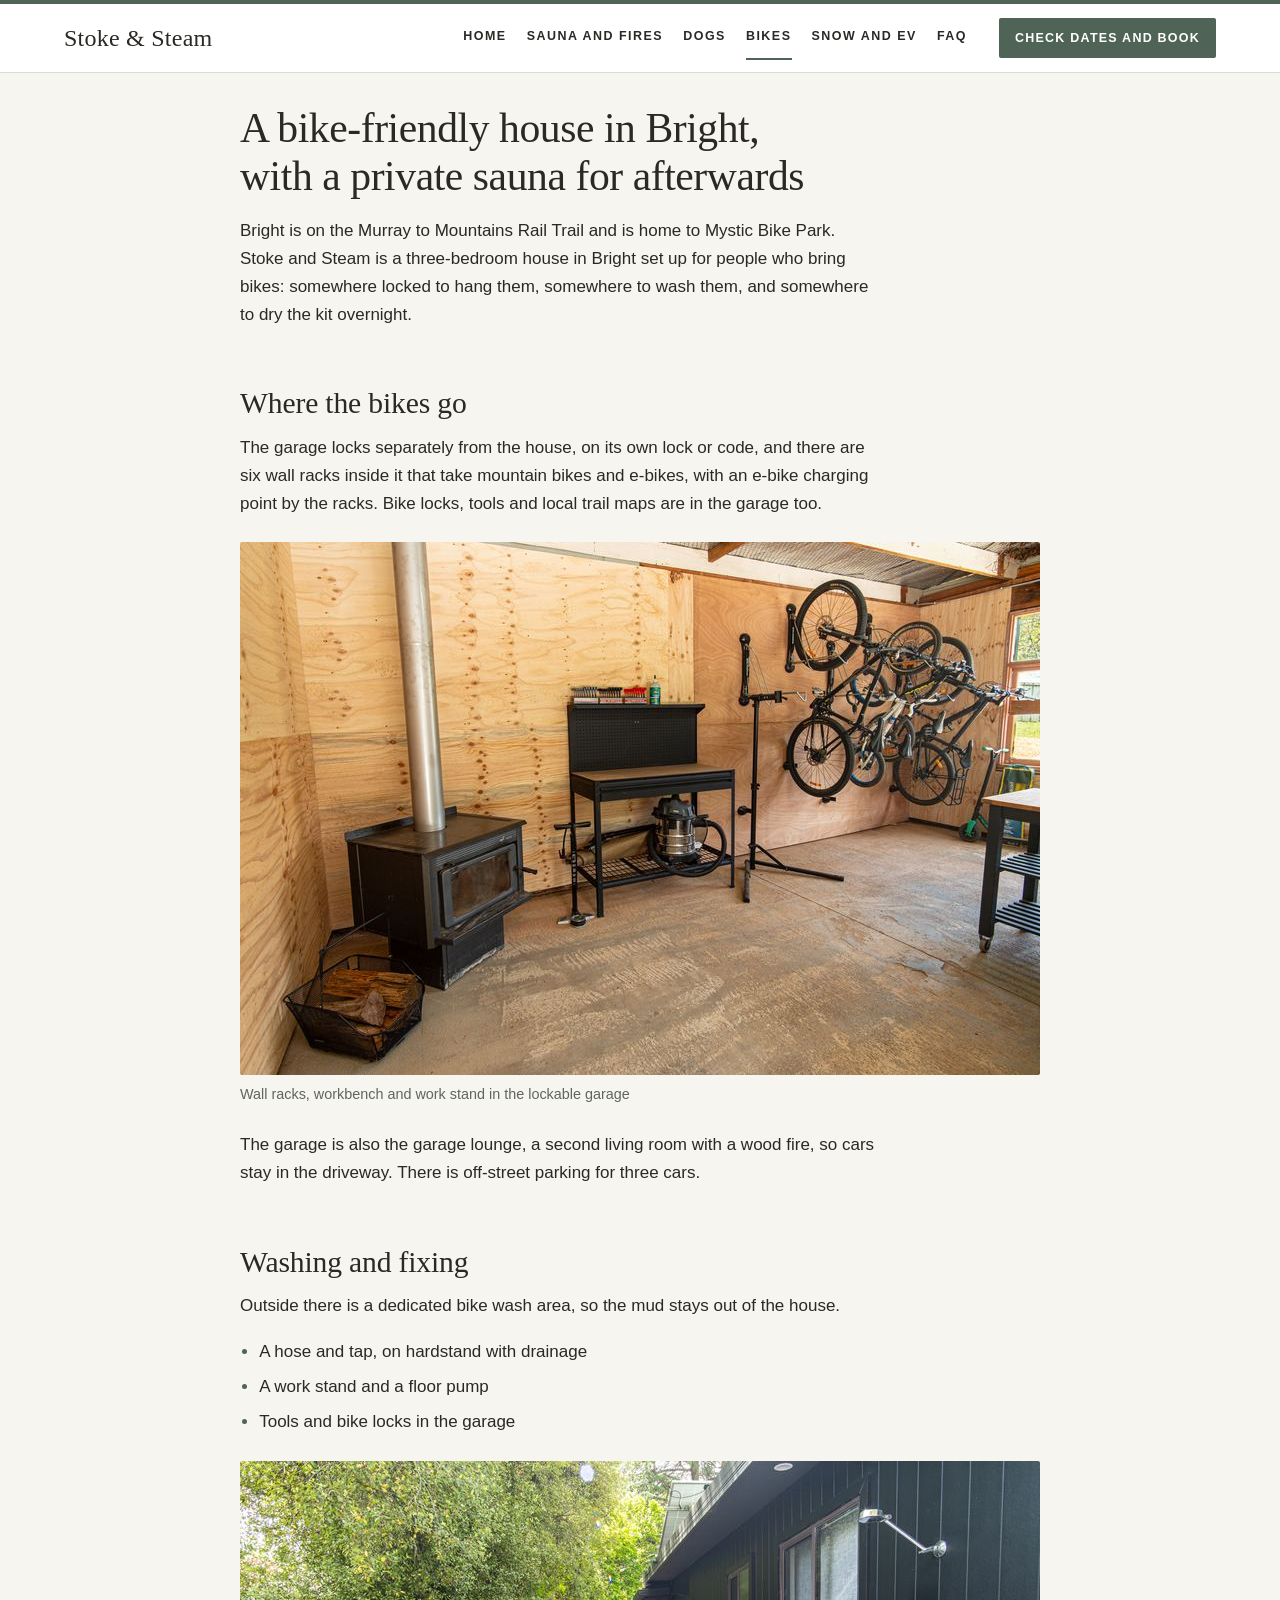
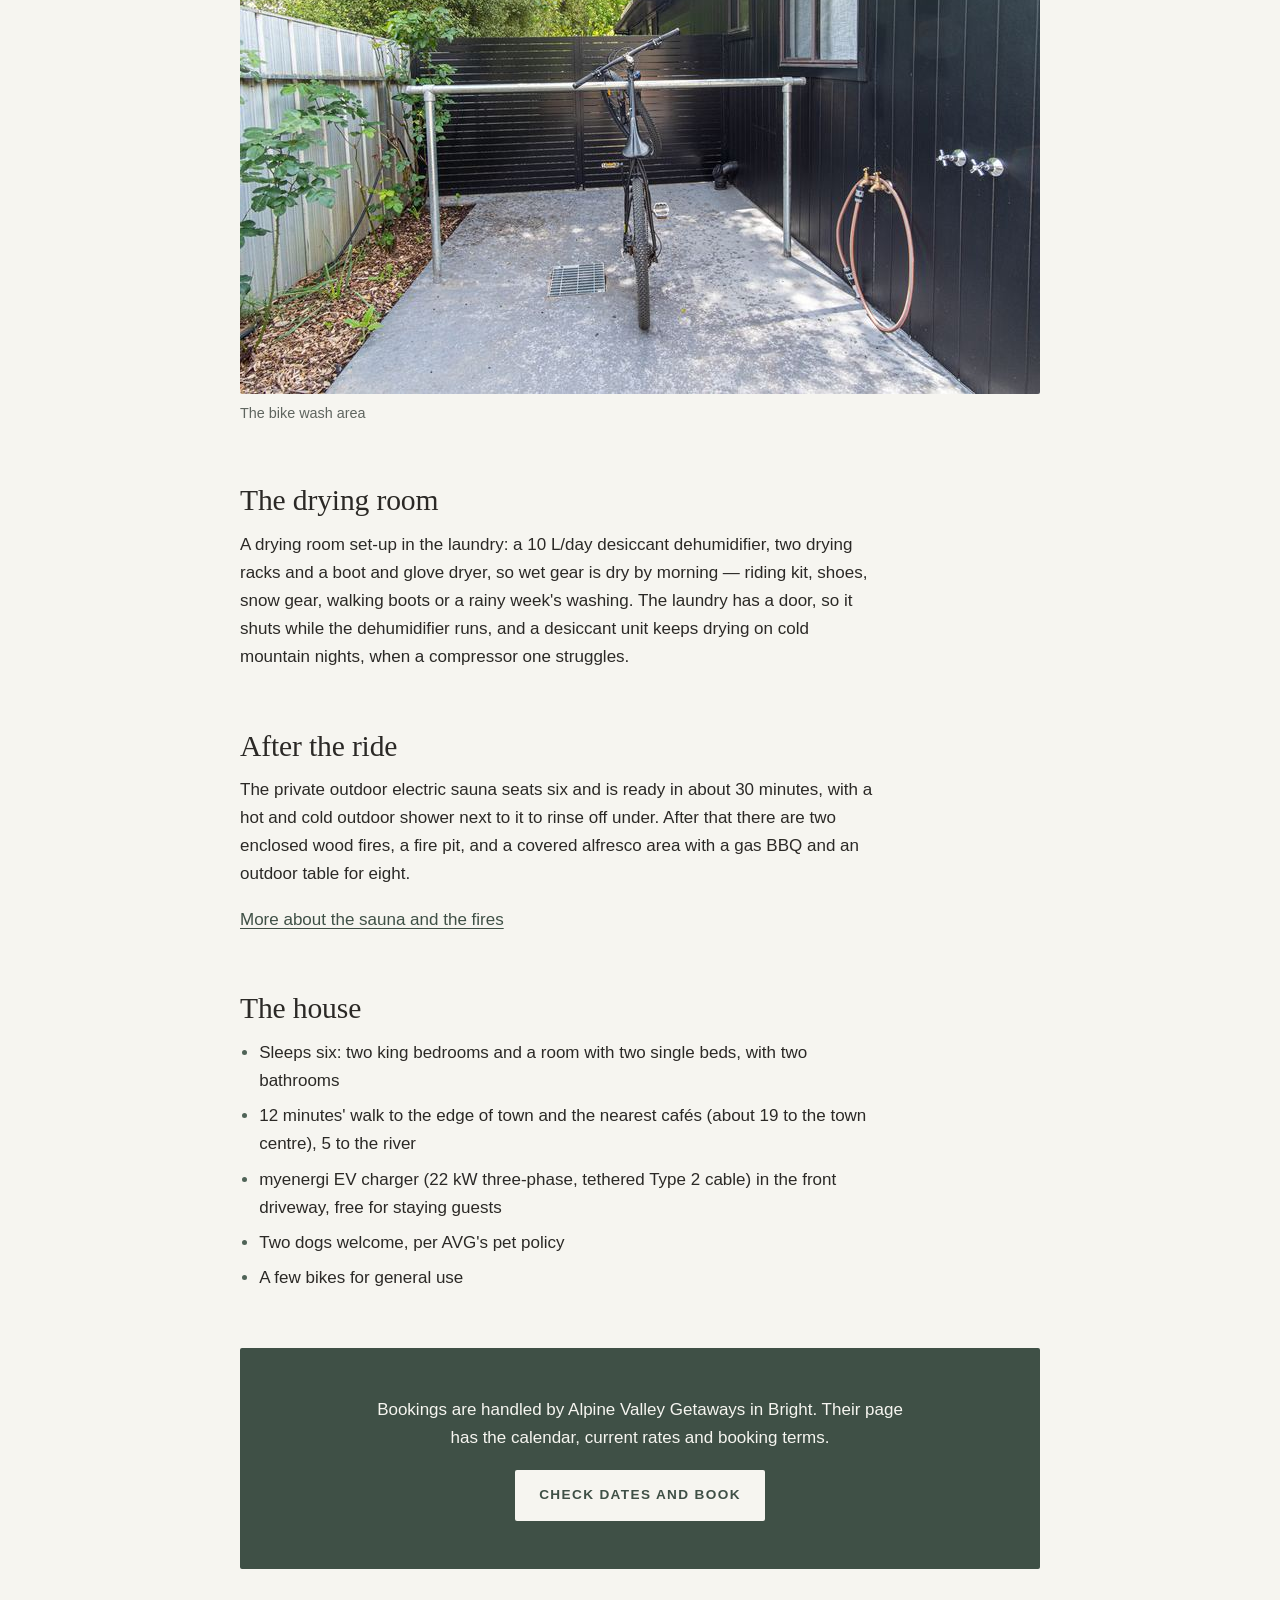
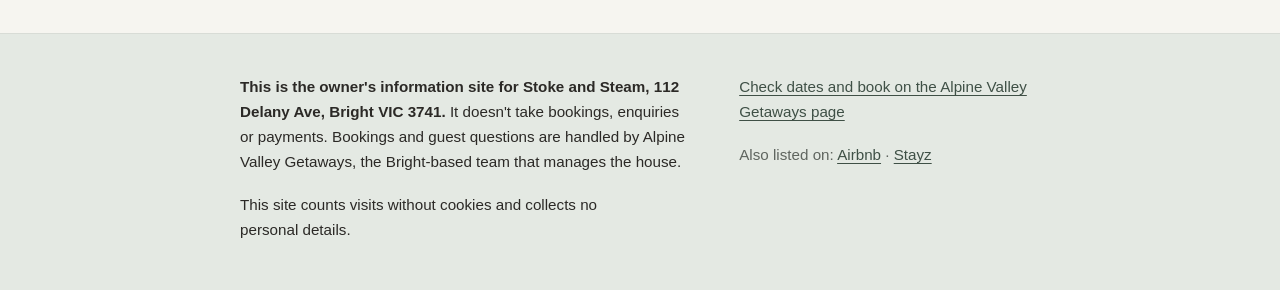
==== commit 03659955: "Site update 28 Oct 2026: five pages use AVG's 13 Oct pro photos" ====
--- a/bikes.html
+++ b/bikes.html
@@ -41,7 +41,7 @@
 <section aria-labelledby="h-garage">
   <h2 id="h-garage">Where the bikes go</h2>
   <p>The garage locks separately from the house, on its own lock or code, and there are six wall racks inside it that take mountain bikes and e-bikes, with an e-bike charging point by the racks. Bike locks, tools and local trail maps are in the garage too.</p>
-  <figure class="photo"><img src="images/bike-storage.jpg" alt="Bikes hung on the wall racks in the lockable garage, with the garage lounge sofas in front" width="1600" height="1067" srcset="images/bike-storage-800.jpg 800w, images/bike-storage-1200.jpg 1200w, images/bike-storage.jpg 1600w" sizes="(min-width: 60rem) 50rem, (min-width: 40rem) 44rem, calc(100vw - 2rem)" fetchpriority="high"><figcaption>Wall racks in the lockable garage</figcaption></figure>
+  <figure class="photo"><img src="images/bike-storage.jpg" alt="The lockable garage: bikes hung on the wall racks, a workbench with tools, a bike work stand and a floor pump, with the wood heater in the corner" width="1600" height="1067" srcset="images/bike-storage-800.jpg 800w, images/bike-storage-1200.jpg 1200w, images/bike-storage.jpg 1600w" sizes="(min-width: 60rem) 50rem, (min-width: 40rem) 44rem, calc(100vw - 2rem)" fetchpriority="high"><figcaption>Wall racks, workbench and work stand in the lockable garage</figcaption></figure>
   <p>The garage is also the garage lounge, a second living room with a wood fire, so cars stay in the driveway. There is off-street parking for three cars.</p>
 </section>
 <section aria-labelledby="h-wash">
@@ -52,6 +52,7 @@
     <li>A work stand and a floor pump</li>
     <li>Tools and bike locks in the garage</li>
   </ul>
+  <figure class="photo"><img src="images/bike-wash.jpg" alt="The bike wash corner beside the house: a hose on the tap, a drain in the concrete and a rail to hang a bike, with an outdoor shower head and hot and cold taps on the same wall" width="1600" height="1067" srcset="images/bike-wash-800.jpg 800w, images/bike-wash-1200.jpg 1200w, images/bike-wash.jpg 1600w" sizes="(min-width: 60rem) 50rem, (min-width: 40rem) 44rem, calc(100vw - 2rem)" loading="lazy" decoding="async"><figcaption>The bike wash area</figcaption></figure>
 </section>
 <section aria-labelledby="h-drying">
   <h2 id="h-drying">The drying room</h2>
--- a/style.css
+++ b/style.css
@@ -249,6 +249,7 @@
 }
 .photo img { object-fit: cover; height: auto; }
 .photo.wide img, .photo.wide .ph { aspect-ratio: 16 / 10; }
+.photo.plan img { aspect-ratio: auto; object-fit: contain; background: #fff; } /* a drawing: never crop it */
 .photo.panorama img, .photo.panorama .ph { aspect-ratio: 16 / 9; } /* for 16:9 sources only */
 .ph {
   position: relative;
